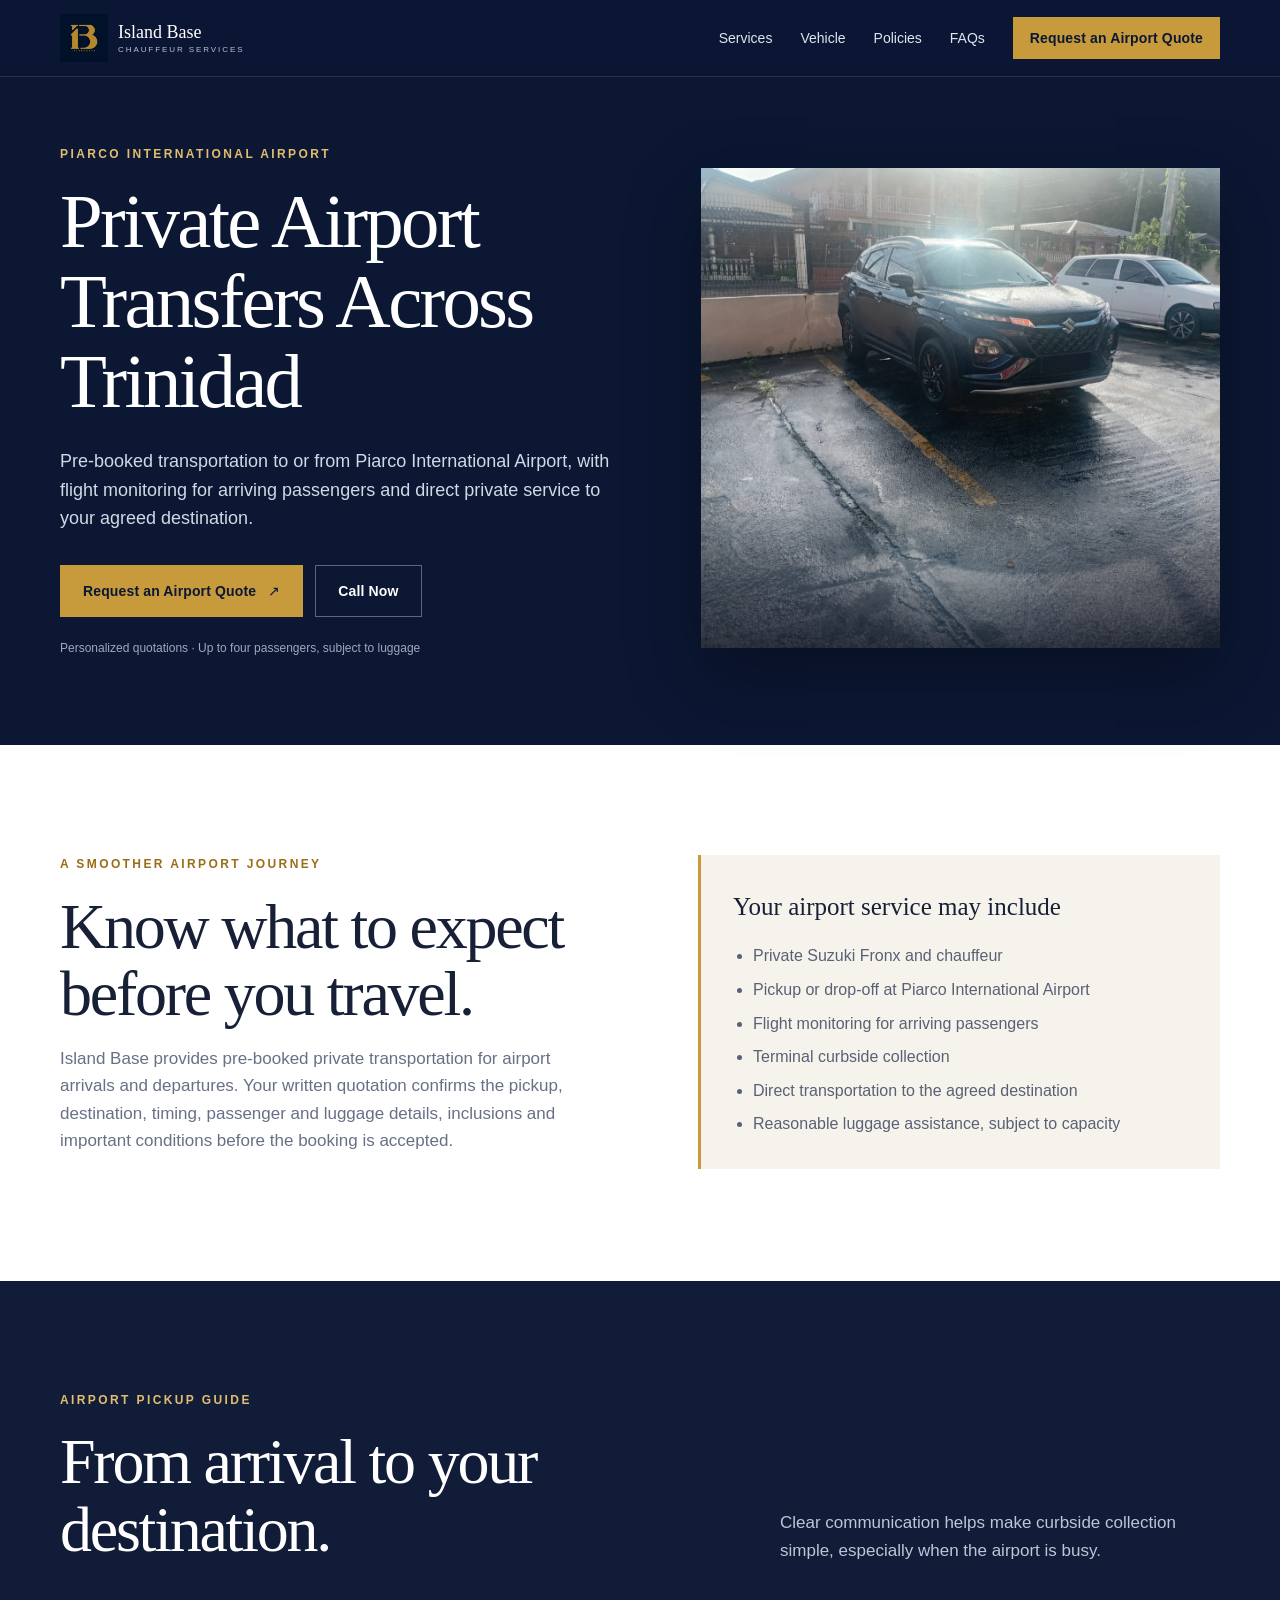
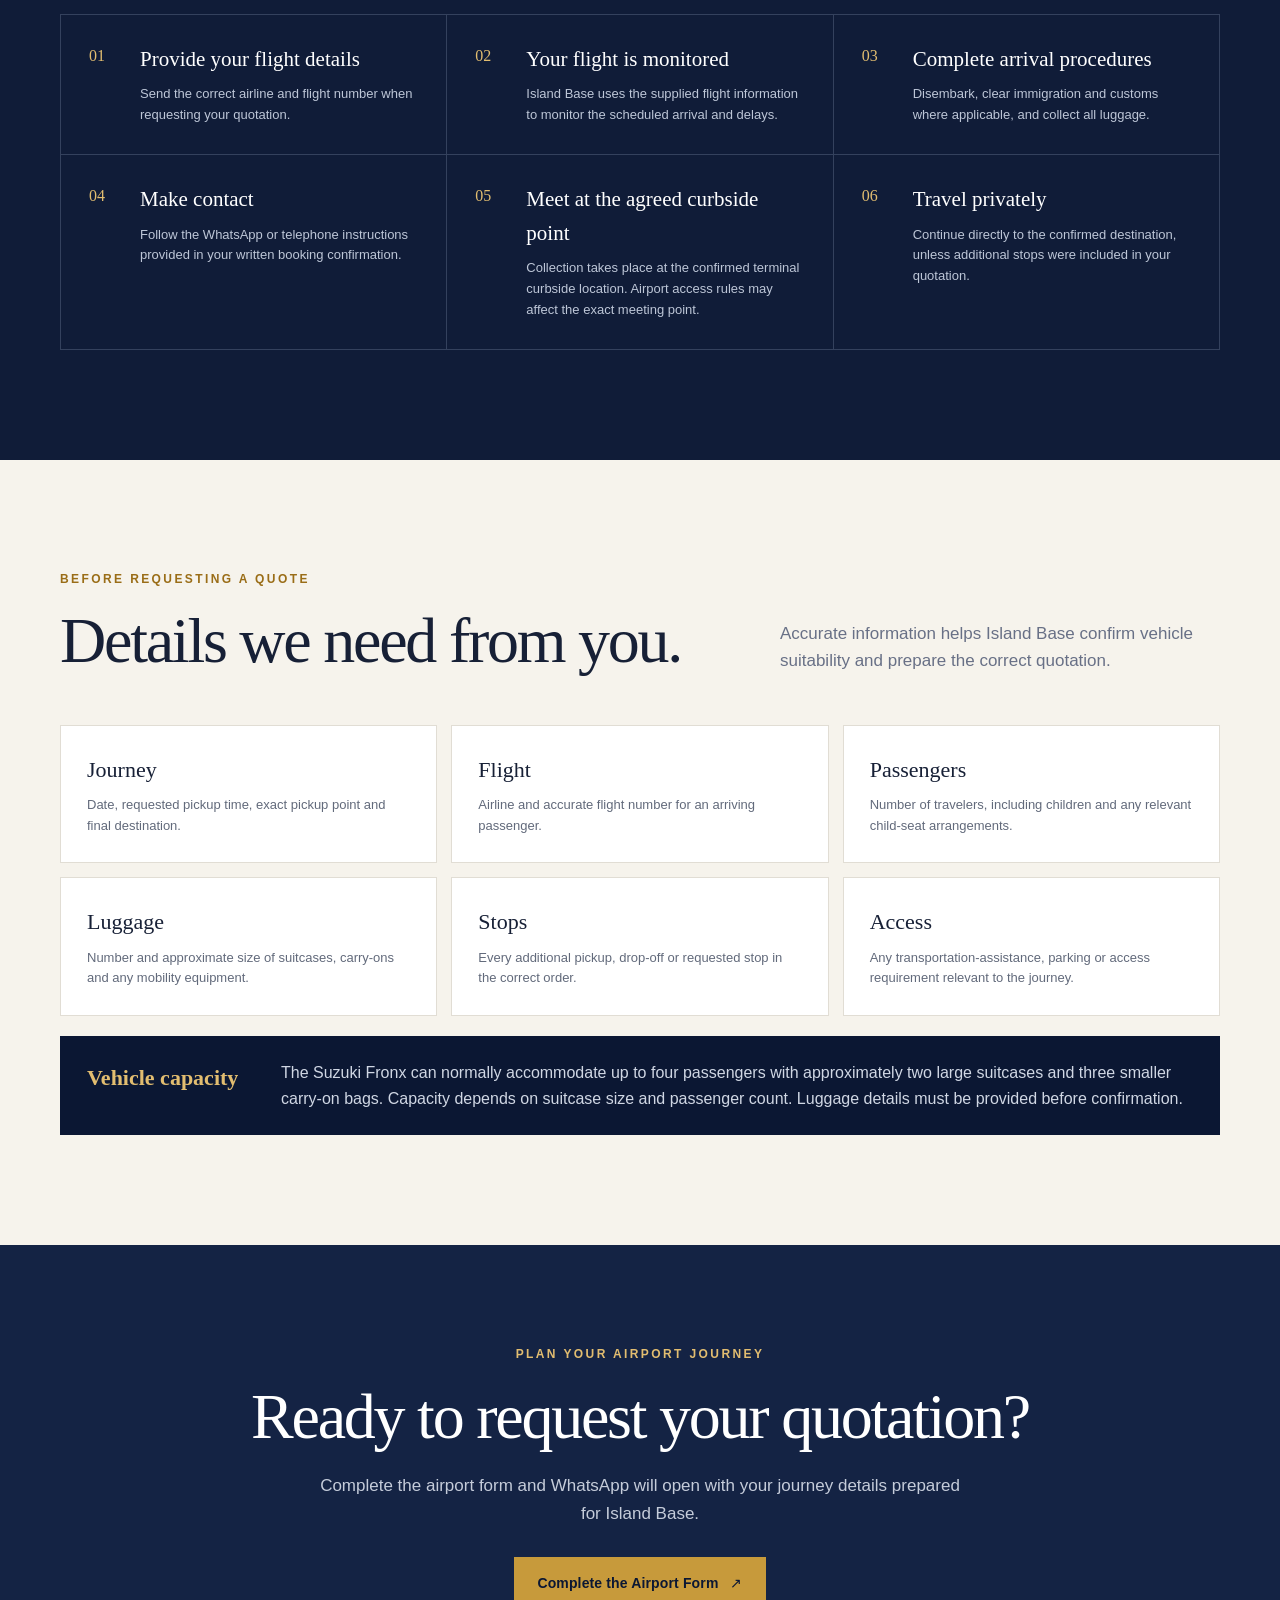
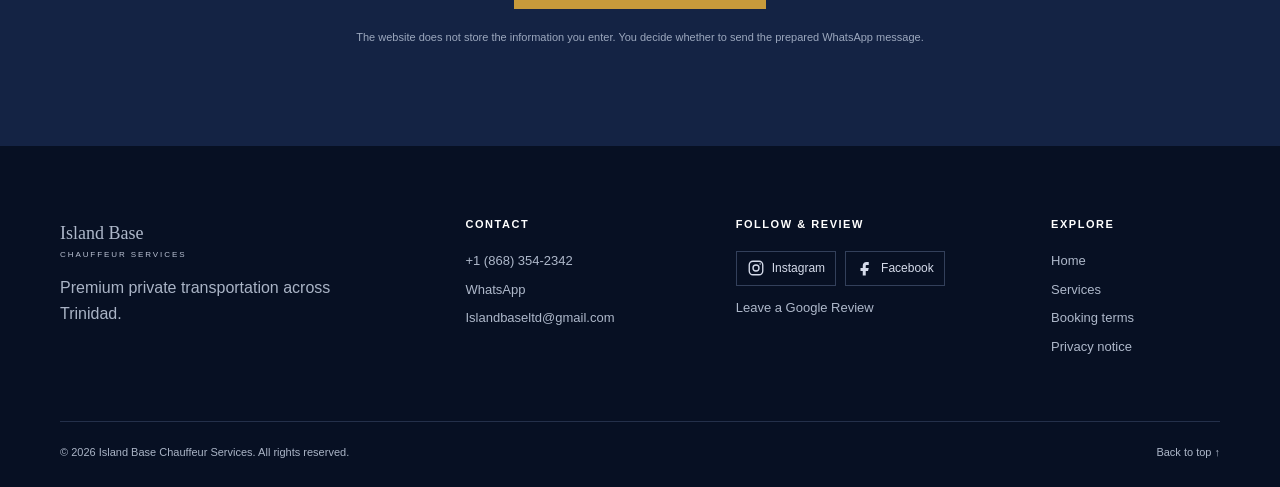
==== airport-transfers.html @ ab305a04 "Add airport guide reviews social icons and privacy features" ====
<!doctype html>
<html lang="en">
<head>
  <meta charset="utf-8">
  <meta name="viewport" content="width=device-width, initial-scale=1">
  <meta name="theme-color" content="#0B1733">
  <meta name="robots" content="index,follow,max-image-preview:large">
  <meta name="description" content="Pre-booked private airport transfers to and from Piarco International Airport with flight monitoring, curbside collection and personalized quotations.">
  <title>Airport Transfers in Trinidad | Island Base Chauffeur Services</title>
  <link rel="canonical" href="https://islandbaseltd.github.io/island-base-website/airport-transfers.html">
  <meta property="og:locale" content="en_TT">
  <meta property="og:type" content="website">
  <meta property="og:site_name" content="Island Base Chauffeur Services">
  <meta property="og:title" content="Private Airport Transfers in Trinidad">
  <meta property="og:description" content="Pre-booked transportation to and from Piarco International Airport with flight monitoring and private service to your confirmed destination.">
  <meta property="og:url" content="https://islandbaseltd.github.io/island-base-website/airport-transfers.html">
  <meta property="og:image" content="https://islandbaseltd.github.io/island-base-website/assets/social-preview.jpg">
  <meta property="og:image:width" content="1200">
  <meta property="og:image:height" content="630">
  <meta property="og:image:alt" content="Island Base Chauffeur Services and its navy-blue Suzuki Fronx in Trinidad">
  <meta name="twitter:card" content="summary_large_image">
  <link rel="icon" href="assets/favicon-32.png" sizes="32x32" type="image/png">
  <link rel="apple-touch-icon" href="assets/apple-touch-icon.png" sizes="180x180">
  <link rel="stylesheet" href="styles.css">
  <script type="application/ld+json">
  {
    "@context": "https://schema.org",
    "@type": "Service",
    "name": "Private Airport Transfers",
    "provider": {
      "@type": "LocalBusiness",
      "name": "Island Base Chauffeur Services",
      "telephone": "+1-868-354-2342",
      "url": "https://islandbaseltd.github.io/island-base-website/"
    },
    "areaServed": {"@type": "Place", "name": "Trinidad"},
    "serviceType": "Pre-booked private transportation to and from Piarco International Airport"
  }
  </script>
  <script defer src="site-config.js"></script>
  <script defer src="script.js"></script>
</head>
<body class="service-page">
  <a class="skip-link" href="#main">Skip to content</a>
  <header class="site-header">
    <div class="shell nav-wrap">
      <a class="brand" href="index.html" aria-label="Island Base Chauffeur Services home"><img class="brand-logo" src="assets/island-base-logo.png" alt="" width="48" height="48"><span class="brand-name">Island Base <small>Chauffeur Services</small></span></a>
      <button class="menu-toggle" type="button" aria-expanded="false" aria-controls="primary-nav"><span class="sr-only">Open menu</span><span></span><span></span><span></span></button>
      <nav class="primary-nav" id="primary-nav" aria-label="Primary navigation"><a href="index.html#services">Services</a><a href="index.html#vehicle">Vehicle</a><a href="index.html#policies">Policies</a><a href="index.html#faq">FAQs</a><a class="button button-small button-gold" href="index.html?service=Airport%20Transfer#booking">Request an Airport Quote</a></nav>
    </div>
  </header>

  <main id="main">
    <section class="airport-hero" aria-labelledby="airport-title">
      <div class="shell airport-hero-grid">
        <div><p class="eyebrow">Piarco International Airport</p><h1 id="airport-title">Private Airport Transfers Across Trinidad</h1><p>Pre-booked transportation to or from Piarco International Airport, with flight monitoring for arriving passengers and direct private service to your agreed destination.</p><div class="button-row"><a class="button button-gold" href="index.html?service=Airport%20Transfer#booking">Request an Airport Quote <span>↗</span></a><a class="button button-outline" data-phone-link href="tel:+18683542342">Call Now</a></div><p class="airport-small">Personalized quotations · Up to four passengers, subject to luggage</p></div>
        <figure class="airport-photo real-photo"><img src="assets/vehicle/exterior-front-plate-hidden.jpg" alt="Navy-blue Island Base Suzuki Fronx prepared for an airport transfer in Trinidad with its registration plate concealed" width="1200" height="900"></figure>
      </div>
    </section>

    <section class="section airport-overview">
      <div class="shell airport-two-column">
        <div><p class="eyebrow eyebrow-dark">A smoother airport journey</p><h2>Know what to expect before you travel.</h2><p>Island Base provides pre-booked private transportation for airport arrivals and departures. Your written quotation confirms the pickup, destination, timing, passenger and luggage details, inclusions and important conditions before the booking is accepted.</p></div>
        <div class="airport-includes"><h3>Your airport service may include</h3><ul><li>Private Suzuki Fronx and chauffeur</li><li>Pickup or drop-off at Piarco International Airport</li><li>Flight monitoring for arriving passengers</li><li>Terminal curbside collection</li><li>Direct transportation to the agreed destination</li><li>Reasonable luggage assistance, subject to capacity</li></ul></div>
      </div>
    </section>

    <section class="section airport-guide" aria-labelledby="pickup-guide-title">
      <div class="shell"><div class="section-heading"><div><p class="eyebrow">Airport pickup guide</p><h2 id="pickup-guide-title">From arrival to your destination.</h2></div><p>Clear communication helps make curbside collection simple, especially when the airport is busy.</p></div>
        <ol class="airport-steps">
          <li><span>01</span><div><h3>Provide your flight details</h3><p>Send the correct airline and flight number when requesting your quotation.</p></div></li>
          <li><span>02</span><div><h3>Your flight is monitored</h3><p>Island Base uses the supplied flight information to monitor the scheduled arrival and delays.</p></div></li>
          <li><span>03</span><div><h3>Complete arrival procedures</h3><p>Disembark, clear immigration and customs where applicable, and collect all luggage.</p></div></li>
          <li><span>04</span><div><h3>Make contact</h3><p>Follow the WhatsApp or telephone instructions provided in your written booking confirmation.</p></div></li>
          <li><span>05</span><div><h3>Meet at the agreed curbside point</h3><p>Collection takes place at the confirmed terminal curbside location. Airport access rules may affect the exact meeting point.</p></div></li>
          <li><span>06</span><div><h3>Travel privately</h3><p>Continue directly to the confirmed destination, unless additional stops were included in your quotation.</p></div></li>
        </ol>
      </div>
    </section>

    <section class="section airport-details">
      <div class="shell"><div class="section-heading"><div><p class="eyebrow eyebrow-dark">Before requesting a quote</p><h2>Details we need from you.</h2></div><p>Accurate information helps Island Base confirm vehicle suitability and prepare the correct quotation.</p></div>
        <div class="airport-detail-grid">
          <article><h3>Journey</h3><p>Date, requested pickup time, exact pickup point and final destination.</p></article>
          <article><h3>Flight</h3><p>Airline and accurate flight number for an arriving passenger.</p></article>
          <article><h3>Passengers</h3><p>Number of travelers, including children and any relevant child-seat arrangements.</p></article>
          <article><h3>Luggage</h3><p>Number and approximate size of suitcases, carry-ons and any mobility equipment.</p></article>
          <article><h3>Stops</h3><p>Every additional pickup, drop-off or requested stop in the correct order.</p></article>
          <article><h3>Access</h3><p>Any transportation-assistance, parking or access requirement relevant to the journey.</p></article>
        </div>
        <aside class="airport-capacity"><strong>Vehicle capacity</strong><p>The Suzuki Fronx can normally accommodate up to four passengers with approximately two large suitcases and three smaller carry-on bags. Capacity depends on suitcase size and passenger count. Luggage details must be provided before confirmation.</p></aside>
      </div>
    </section>

    <section class="airport-cta"><div class="shell"><p class="eyebrow">Plan your airport journey</p><h2>Ready to request your quotation?</h2><p>Complete the airport form and WhatsApp will open with your journey details prepared for Island Base.</p><a class="button button-gold" href="index.html?service=Airport%20Transfer#booking">Complete the Airport Form <span>↗</span></a><p class="airport-privacy">The website does not store the information you enter. You decide whether to send the prepared WhatsApp message.</p></div></section>
  </main>

  <footer class="site-footer">
    <div class="shell footer-grid">
      <div><a class="brand footer-brand" href="index.html"><span class="brand-name">Island Base <small>Chauffeur Services</small></span></a><p>Premium private transportation across Trinidad.</p></div>
      <div><h2>Contact</h2><a data-phone-link href="tel:+18683542342">+1 (868) 354-2342</a><a class="js-whatsapp" href="#" data-service="an airport transfer">WhatsApp</a><a data-email-link href="mailto:Islandbaseltd@gmail.com">Islandbaseltd@gmail.com</a></div>
      <div><h2>Follow &amp; review</h2><div class="social-links"><a data-social="instagram" href="https://www.instagram.com/islandbasechauffeur" target="_blank" rel="noopener" aria-label="Follow Island Base on Instagram"><svg viewBox="0 0 24 24" aria-hidden="true"><rect x="3" y="3" width="18" height="18" rx="5"></rect><circle cx="12" cy="12" r="4"></circle><circle cx="17.5" cy="6.5" r="1" class="social-dot"></circle></svg><span>Instagram</span></a><a data-social="facebook" href="https://www.facebook.com/islandbasechauffeur" target="_blank" rel="noopener" aria-label="Follow Island Base on Facebook"><svg viewBox="0 0 24 24" aria-hidden="true"><path d="M14 8h3V4h-3c-3 0-5 2-5 5v3H6v4h3v6h4v-6h3l1-4h-4V9c0-.7.3-1 1-1Z"></path></svg><span>Facebook</span></a></div><a data-social="google" href="https://maps.app.goo.gl/twVcr6Mb7LmG5ioC8" target="_blank" rel="noopener">Leave a Google Review</a></div>
      <div><h2>Explore</h2><a href="index.html">Home</a><a href="index.html#services">Services</a><a href="index.html#policies">Booking terms</a><a href="index.html#privacy">Privacy notice</a></div>
    </div>
    <div class="shell footer-bottom"><span>© <span id="year"></span> Island Base Chauffeur Services. All rights reserved.</span><a href="#main">Back to top ↑</a></div>
  </footer>
</body>
</html>
---- styles.css ----
:root{--navy:#0b1733;--navy-2:#101f42;--gold:#c79a3b;--gold-light:#e2bd70;--ink:#172036;--cream:#f6f3ec;--white:#fff;--muted:#687086;--line:#dcd8cf;--green:#25d366;--radius:18px;--shadow:0 18px 60px rgba(11,23,51,.12);--shell:min(1160px,calc(100% - 40px));font-family:Inter,Aptos,"Segoe UI",Arial,sans-serif;color:var(--ink);font-synthesis:none}
*{box-sizing:border-box}html{scroll-behavior:smooth;scroll-padding-top:86px}body{margin:0;background:var(--white);line-height:1.6;-webkit-font-smoothing:antialiased}body.menu-open{overflow:hidden}a{color:inherit}img{max-width:100%;display:block}button,input,select,textarea{font:inherit}.shell{width:var(--shell);margin-inline:auto}.sr-only{position:absolute;width:1px;height:1px;padding:0;margin:-1px;overflow:hidden;clip:rect(0,0,0,0);white-space:nowrap;border:0}.skip-link{position:fixed;top:8px;left:8px;z-index:1000;background:var(--gold);color:var(--navy);padding:10px 16px;transform:translateY(-150%)}.skip-link:focus{transform:none}
[hidden]{display:none!important}a:focus-visible,button:focus-visible,input:focus-visible,select:focus-visible,textarea:focus-visible,summary:focus-visible{outline:3px solid var(--gold-light);outline-offset:4px}.skip-link:focus{transform:none}.menu-toggle:focus-visible{outline-color:var(--gold-light)}
.site-header{position:fixed;inset:0 0 auto;z-index:100;background:rgba(11,23,51,.94);border-bottom:1px solid rgba(255,255,255,.12);backdrop-filter:blur(14px)}.nav-wrap{height:76px;display:flex;align-items:center;justify-content:space-between}.brand{display:inline-flex;align-items:center;gap:10px;color:#fff;text-decoration:none}.brand-logo{display:block;width:48px;height:48px;object-fit:contain;flex:0 0 auto}.brand-name{font-family:Georgia,"Times New Roman",serif;font-size:18px;line-height:1}.brand-name small{display:block;margin-top:5px;font-family:Inter,Aptos,"Segoe UI",sans-serif;font-size:8px;text-transform:uppercase;letter-spacing:.24em;color:#bac2d4}.primary-nav{display:flex;align-items:center;gap:28px}.primary-nav>a:not(.button){color:#dfe4ef;text-decoration:none;font-size:14px}.primary-nav>a:hover{color:var(--gold-light)}.menu-toggle{display:none;background:transparent;border:0;width:44px;height:44px;padding:11px;cursor:pointer}.menu-toggle span:not(.sr-only){display:block;height:2px;background:#fff;margin:5px 0}
.hero{position:relative;overflow:hidden;background:var(--navy);color:#fff;padding:145px 0 76px;min-height:720px;display:flex;align-items:center}.hero:before{content:"";position:absolute;inset:0;background-image:linear-gradient(rgba(255,255,255,.024) 1px,transparent 1px),linear-gradient(90deg,rgba(255,255,255,.024) 1px,transparent 1px);background-size:54px 54px;mask-image:linear-gradient(to bottom,black,transparent 85%)}.hero-glow{position:absolute;width:480px;height:480px;border-radius:50%;right:-100px;top:20px;background:rgba(199,154,59,.12);filter:blur(80px)}.hero-grid{position:relative;display:grid;grid-template-columns:1.02fr .98fr;align-items:center;gap:64px}.eyebrow{margin:0 0 18px;color:var(--gold-light);font-size:12px;font-weight:700;text-transform:uppercase;letter-spacing:.2em}.eyebrow-dark{color:#9a6d17}.hero h1,.section h2,.final-cta h2{font-family:Georgia,"Times New Roman",serif;font-weight:400;letter-spacing:-.035em;line-height:1.05}.hero h1{max-width:700px;margin:0;font-size:clamp(3rem,6.2vw,5.65rem)}.hero h1 em{display:block;color:var(--gold-light);font-weight:400}.hero-lede{max-width:630px;margin:28px 0 34px;color:#d7ddea;font-size:18px}.button-row{display:flex;flex-wrap:wrap;gap:12px}.button{display:inline-flex;min-height:52px;align-items:center;justify-content:center;gap:12px;padding:13px 22px;border:1px solid transparent;text-decoration:none;font-size:14px;font-weight:700;letter-spacing:.01em;cursor:pointer;transition:.2s ease}.button:hover{transform:translateY(-2px)}.button-gold{background:var(--gold);color:var(--navy)}.button-gold:hover{background:var(--gold-light)}.button-outline{border-color:rgba(255,255,255,.34);color:#fff;background:transparent}.button-outline:hover{border-color:var(--gold-light);color:var(--gold-light)}.button-small{min-height:42px;padding:9px 16px}.button-full{width:100%;border:0}.hero-note{margin:25px 0 0;color:#aeb8cc;font-size:13px}.hero-note span{color:var(--green);font-size:9px;margin-right:7px}.placeholder-photo{position:relative;overflow:hidden;background:linear-gradient(135deg,#17284f,#081126);border:1px solid rgba(255,255,255,.12);isolation:isolate}.placeholder-photo:before,.placeholder-photo:after{content:"";position:absolute;z-index:-1}.placeholder-photo:before{width:280px;height:280px;border:1px solid rgba(199,154,59,.3);border-radius:50%;right:-60px;bottom:-80px}.placeholder-photo:after{inset:auto 0 18% 0;height:1px;background:linear-gradient(90deg,transparent,var(--gold),transparent);transform:rotate(-12deg)}.hero-photo{height:520px;margin:0;box-shadow:0 30px 80px rgba(0,0,0,.3)}.photo-label{position:absolute;left:28px;right:28px;bottom:38px;display:flex;flex-direction:column;align-items:flex-start;color:#fff}.photo-label span{margin-bottom:8px;color:var(--gold-light);text-transform:uppercase;font-size:10px;letter-spacing:.18em}.photo-label strong{font-family:Georgia,serif;font-size:22px;font-weight:400}.photo-label small{margin-top:8px;color:#aeb8cc}.hero-photo figcaption{position:absolute;left:16px;top:16px;padding:5px 9px;background:rgba(6,13,30,.76);color:#cbd2e0;font-size:9px;text-transform:uppercase;letter-spacing:.12em}
.trust-strip{background:#f2ede2;border-bottom:1px solid #e3dccd}.trust-list{display:grid;grid-template-columns:repeat(6,1fr)}.trust-list span{position:relative;padding:20px 12px 20px 27px;text-align:center;color:#545b6d;font-size:11px;font-weight:700;text-transform:uppercase;letter-spacing:.08em}.trust-list span:before{content:"✓";color:#9a6d17;margin-right:7px}.trust-list span+span{border-left:1px solid #ddd5c5}
.section{padding:110px 0}.section h2,.final-cta h2{margin:0;font-size:clamp(2.55rem,5vw,4.3rem)}.split-intro{display:grid;grid-template-columns:.9fr 1.1fr;gap:12%;align-items:start}.prose{font-size:19px;color:#4f586c}.prose p:first-child{margin-top:7px}.text-link,.card-link{display:inline-flex;gap:10px;align-items:center;color:#8b6116;text-decoration:none;font-weight:700}.text-link:hover,.card-link:hover{text-decoration:underline;text-underline-offset:5px}
.services{background:var(--cream)}.section-heading{display:grid;grid-template-columns:1fr 440px;align-items:end;gap:40px;margin-bottom:50px}.section-heading>p{margin:0;color:var(--muted);font-size:17px}.service-grid{display:grid;grid-template-columns:repeat(2,1fr);gap:16px}.service-card{position:relative;display:flex;flex-direction:column;min-height:460px;padding:38px;background:#fff;border:1px solid #e1ddd4;transition:.25s ease}.service-card:hover{transform:translateY(-4px);box-shadow:var(--shadow);border-color:#d5c8ae}.featured-card{background:var(--navy);color:#fff;border-color:var(--navy)}.custom-card{background:#efe6d4}.service-number{position:absolute;right:30px;top:25px;color:#b9b2a6;font-family:Georgia,serif;font-size:25px}.featured-card .service-number{color:#617092}.service-kicker{margin:0 0 12px;color:#9a6d17;font-size:10px;text-transform:uppercase;letter-spacing:.17em;font-weight:800}.featured-card .service-kicker{color:var(--gold-light)}.service-card h3{margin:0 0 16px;font-family:Georgia,serif;font-size:31px;font-weight:400}.service-card>p:not(.service-kicker):not(.price){color:#5f6676}.featured-card>p:not(.service-kicker):not(.price){color:#c8cede}.price{margin:22px 0 12px;font-family:Georgia,serif;font-size:26px}.price span{display:block;color:#8b6116;font-family:Inter,Aptos,sans-serif;font-size:9px;font-weight:800;text-transform:uppercase;letter-spacing:.15em}.featured-card .price span{color:var(--gold-light)}.price small{font-family:Inter,Aptos,sans-serif;font-size:12px;color:#737a8b}.featured-card .price small{color:#aeb8cc}.service-card details{margin:0 0 20px;border-top:1px solid #e0ddd6;border-bottom:1px solid #e0ddd6;padding:10px 0;font-size:13px;color:#5e6678}.featured-card details{border-color:#32405f;color:#c7cddd}.service-card summary{cursor:pointer;font-weight:700;color:inherit}.service-card details ul{padding-left:19px}.detail-note{font-size:12px;font-style:italic}.card-link{margin-top:auto}.featured-card .card-link{color:var(--gold-light)}.pricing-note{display:grid;grid-template-columns:180px 1fr;gap:28px;margin-top:28px;padding:26px 30px;border-left:3px solid var(--gold);background:#fff;color:#5b6272}.pricing-note strong{font-family:Georgia,serif;font-size:23px;color:var(--ink)}.pricing-note p{margin:0}
.vehicle{background:var(--navy);color:#fff}.vehicle-copy{display:grid;grid-template-columns:1fr 1fr;gap:9%;align-items:end;margin-bottom:38px}.vehicle-copy p{color:#cbd2df;font-size:17px}.capacity-note{padding-left:14px;border-left:2px solid var(--gold);font-size:13px!important}.vehicle-features{display:flex;gap:8px;flex-wrap:wrap;margin-bottom:30px}.vehicle-features span{padding:9px 13px;border:1px solid #34415d;color:#d2d8e4;font-size:11px;text-transform:uppercase;letter-spacing:.08em}.gallery{display:grid;grid-template-columns:repeat(3,1fr);gap:12px}.gallery figure{margin:0}.gallery-main{grid-column:1/-1;height:clamp(380px,45vw,560px)}.gallery-main img{object-position:center}.gallery-detail{height:auto;aspect-ratio:4/3}.gallery-luggage{background:#111e38}.gallery-luggage img{object-fit:cover;object-position:center 46%}.gallery .photo-label{left:20px;right:20px;bottom:20px}.gallery .photo-label strong{font-size:17px}.journey-media{display:grid;grid-template-columns:minmax(280px,420px) 1fr;align-items:center;gap:clamp(38px,8vw,100px);margin-top:70px;padding:clamp(24px,5vw,55px);border:1px solid #34415d;background:#0b1730}.journey-video-frame{position:relative;width:min(100%,360px);margin:0 auto;background:#030914;box-shadow:0 25px 60px rgba(0,0,0,.3)}.journey-video-frame video{display:block;width:100%;height:auto;aspect-ratio:9/16;object-fit:cover}.journey-video-frame figcaption{padding:12px 15px;color:#aeb8cc;font-size:10px;text-transform:uppercase;letter-spacing:.1em}.journey-copy h3{max-width:620px;margin:0 0 20px;font-family:Georgia,"Times New Roman",serif;font-size:clamp(2.1rem,4vw,3.7rem);font-weight:400;line-height:1.08}.journey-copy>p:not(.eyebrow){max-width:610px;color:#cbd2df;font-size:17px}.journey-copy .journey-note{margin:24px 0;color:#9eabc1!important;font-size:12px!important}.journey-copy .button{margin-top:8px}
.why-grid,.faq-grid{display:grid;grid-template-columns:.75fr 1.25fr;gap:12%}.sticky-title{align-self:start;position:sticky;top:125px}.sticky-title>p:not(.eyebrow){color:var(--muted);font-size:17px}.benefit-list{list-style:none;padding:0;margin:0}.benefit-list li{display:grid;grid-template-columns:56px 1fr;gap:20px;padding:27px 0;border-top:1px solid var(--line)}.benefit-list li:last-child{border-bottom:1px solid var(--line)}.benefit-list li>span{color:#a27727;font-family:Georgia,serif}.benefit-list h3{margin:0 0 5px;font-family:Georgia,serif;font-size:25px;font-weight:400}.benefit-list p{margin:0;color:var(--muted)}
.reviews{background:#101c38;color:#fff;text-align:center}.review-panel{max-width:850px}.review-panel blockquote{margin:0 auto 24px;font-family:Georgia,serif;font-size:clamp(2.3rem,5.5vw,4.7rem);font-weight:400;line-height:1.1}.review-panel>p:not(.eyebrow){max-width:660px;margin:0 auto 30px;color:#bac3d4}.centered{justify-content:center}.testimonial-placeholder{margin:55px auto 0;padding:22px;border:1px dashed #52607d;color:#c6cddd}.testimonial-placeholder span,.testimonial-placeholder small{display:block}.testimonial-placeholder small{margin-top:4px;color:#7f8ba4;font-size:11px}
.faq{background:var(--cream)}.accordion details{border-top:1px solid #d5d0c5;padding:0}.accordion details:last-child{border-bottom:1px solid #d5d0c5}.accordion summary{position:relative;padding:23px 44px 23px 0;list-style:none;cursor:pointer;font-family:Georgia,serif;font-size:21px}.accordion summary::-webkit-details-marker{display:none}.accordion summary:after{content:"+";position:absolute;right:5px;top:18px;color:#9a6d17;font-family:Inter,sans-serif;font-size:27px;font-weight:300}.accordion details[open] summary:after{content:"−"}.accordion details p{margin:-5px 45px 24px 0;color:#626a7b}
.booking{background:var(--navy);color:#fff}.booking-grid{display:grid;grid-template-columns:.72fr 1.28fr;gap:9%;align-items:start}.booking-grid>div>p:not(.eyebrow){color:#c4ccdc;font-size:17px}.contact-card{display:flex;flex-direction:column;margin-top:40px;padding:25px;border:1px solid #35425e}.contact-card span,.contact-card small{color:#9da8bd;font-size:11px;text-transform:uppercase;letter-spacing:.1em}.contact-card a{color:var(--gold-light);font-family:Georgia,serif;font-size:25px;text-decoration:none}.booking-form{padding:32px;background:#fff;color:var(--ink);box-shadow:0 25px 70px rgba(0,0,0,.2)}.field-grid{display:grid;grid-template-columns:1fr 1fr;gap:18px}.field-wide{grid-column:1/-1}.booking-form label{display:flex;flex-direction:column;gap:6px;color:#3e4659;font-size:12px;font-weight:800}.booking-form input,.booking-form select,.booking-form textarea{width:100%;border:1px solid #d8d5ce;border-radius:0;background:#fbfaf7;padding:11px 12px;color:#1e273a}.booking-form input:focus,.booking-form select:focus,.booking-form textarea:focus{outline:2px solid rgba(199,154,59,.4);border-color:#a57620}.booking-form textarea{resize:vertical}.booking-form .button{margin-top:22px}.form-note{text-align:center;color:#707789;font-size:11px}
.policies{background:#fff}.policy-grid{list-style:none;padding:0;margin:0;display:grid;grid-template-columns:1fr 1fr;border-top:1px solid var(--line);border-left:1px solid var(--line);counter-reset:policies}.policy-grid li{position:relative;min-height:115px;padding:28px 30px 25px 65px;border-right:1px solid var(--line);border-bottom:1px solid var(--line);counter-increment:policies}.policy-grid li:before{content:counter(policies,decimal-leading-zero);position:absolute;left:25px;top:27px;color:#a57724;font-family:Georgia,serif}.final-cta{padding:110px 0;background:#142344;color:#fff;text-align:center}.final-cta-inner>p:not(.eyebrow){max-width:650px;margin:22px auto 30px;color:#c4cbd9;font-size:18px}
.policy-cards{display:grid;grid-template-columns:repeat(2,1fr);gap:16px}.policy-card{padding:30px;border:1px solid var(--line);background:#fbfaf7}.policy-card h3{margin:0 0 16px;color:var(--navy);font-family:Georgia,"Times New Roman",serif;font-size:25px;font-weight:400}.policy-card p,.policy-card li{color:#596174;font-size:14px}.policy-card p:last-child,.policy-card ul:last-child{margin-bottom:0}.policy-card ul{padding-left:20px}.policy-summary{display:grid;grid-template-columns:150px 1fr;gap:25px;margin-top:18px;padding:25px 28px;border-left:3px solid var(--gold);background:var(--navy);color:#d1d7e3}.policy-summary strong{color:var(--gold-light);font-family:Georgia,serif;font-size:22px}.policy-summary p{margin:0}.noscript-note{margin:24px auto 0;color:#cbd2df}
.site-footer{background:#071023;color:#aab4c6;padding:70px 0 25px}.footer-grid{display:grid;grid-template-columns:1.6fr 1fr 1.2fr .75fr;gap:45px}.footer-brand{margin-bottom:18px}.footer-grid p{max-width:290px}.footer-grid h2{margin:0 0 17px;color:#fff;font-size:11px;text-transform:uppercase;letter-spacing:.14em}.footer-grid>div>a,.footer-grid>div>span{display:block;margin:8px 0;color:#aeb8ca;text-decoration:none;font-size:13px}.footer-grid>div>a:hover{color:var(--gold-light)}.footer-bottom{display:flex;justify-content:space-between;gap:20px;margin-top:55px;padding-top:22px;border-top:1px solid #24304a;font-size:11px}.footer-bottom a{color:#aeb8ca;text-decoration:none}.mobile-whatsapp{display:none}
@media(max-width:960px){:root{--shell:min(100% - 32px,720px)}.primary-nav{position:fixed;inset:76px 0 auto;background:var(--navy);padding:25px 22px 35px;display:none;flex-direction:column;align-items:stretch;border-top:1px solid #283553;max-height:calc(100dvh - 76px);overflow-y:auto}.primary-nav.open{display:flex}.primary-nav .button{width:100%}.menu-toggle{display:block}.hero{padding:125px 0 60px}.hero-grid,.split-intro,.vehicle-copy,.why-grid,.faq-grid,.booking-grid{grid-template-columns:1fr;gap:45px}.hero-photo{height:370px}.trust-list{grid-template-columns:repeat(2,1fr)}.trust-list span{border-bottom:1px solid #ddd5c5}.trust-list span:nth-child(odd){border-left:0}.section{padding:82px 0}.section-heading{grid-template-columns:1fr;gap:20px}.section-heading>p{max-width:600px}.service-grid{grid-template-columns:1fr}.service-card{min-height:auto}.gallery{grid-template-columns:1fr 1fr}.gallery-main{grid-column:1/3;height:430px}.gallery-luggage{grid-column:1/3;aspect-ratio:16/9}.journey-media{grid-template-columns:1fr;gap:42px}.journey-copy{text-align:center}.journey-copy h3,.journey-copy>p:not(.eyebrow){margin-left:auto;margin-right:auto}.policy-cards{grid-template-columns:1fr}.policy-summary{grid-template-columns:1fr;gap:6px}.sticky-title{position:static}.footer-grid{grid-template-columns:1.5fr 1fr}.booking-grid{gap:38px}}
@media(max-width:600px){:root{--shell:calc(100% - 28px)}html{scroll-padding-top:70px}.site-header .nav-wrap{height:68px}.brand-logo{width:42px;height:42px}.brand-name{font-size:16px}.primary-nav{inset:68px 0 auto}.hero{min-height:auto;padding:108px 0 48px}.hero h1{font-size:clamp(2.75rem,14vw,4.1rem)}.hero-lede{font-size:16px}.button-row{display:grid;grid-template-columns:1fr}.button{width:100%}.hero-photo{height:310px}.trust-list span{padding:15px 5px;font-size:9px;letter-spacing:.04em}.trust-list span:before{display:block;margin:0 0 4px}.section{padding:68px 0}.section h2,.final-cta h2{font-size:2.65rem}.split-intro{gap:22px}.prose{font-size:16px}.section-heading{margin-bottom:30px}.service-card{padding:29px 24px}.service-card h3{font-size:28px;padding-right:28px}.pricing-note{grid-template-columns:1fr;gap:5px;padding:22px}.vehicle-copy{gap:15px}.gallery{grid-template-columns:1fr;gap:10px}.gallery-main{grid-column:auto;height:300px}.gallery-detail,.gallery-luggage{grid-column:auto;aspect-ratio:4/3}.gallery .photo-label strong{font-size:14px}.journey-media{margin-top:38px;padding:20px 16px 28px}.journey-video-frame{width:min(100%,310px)}.journey-copy h3{font-size:2.3rem}.journey-copy>p:not(.eyebrow){font-size:15px}.vehicle-features span{font-size:9px}.why-grid,.faq-grid{gap:35px}.benefit-list li{grid-template-columns:42px 1fr;gap:10px}.review-panel>blockquote{font-size:2.6rem}.accordion summary{font-size:19px}.booking-form{padding:24px 18px}.field-grid{grid-template-columns:1fr}.field-wide{grid-column:auto}.policy-grid{grid-template-columns:1fr}.final-cta{padding:75px 0 95px}.footer-grid{grid-template-columns:1fr;gap:30px}.footer-bottom{flex-direction:column}.mobile-whatsapp{display:flex;position:fixed;z-index:90;left:12px;right:12px;bottom:10px;min-height:49px;align-items:center;justify-content:center;gap:8px;background:var(--green);color:#072414;text-decoration:none;font-size:14px;font-weight:800;box-shadow:0 8px 25px rgba(0,0,0,.28)}body{padding-bottom:67px}}

.real-photo{position:relative;overflow:hidden;background:#081126}.real-photo img{display:block;width:100%;height:100%;object-fit:cover}.real-photo:after{content:"";position:absolute;inset:auto 0 0;height:30%;background:linear-gradient(transparent,rgba(4,10,24,.74));pointer-events:none}.real-photo figcaption{position:absolute;z-index:1;left:16px;bottom:14px;color:#fff;font-size:10px;text-transform:uppercase;letter-spacing:.1em}.hero-photo.real-photo figcaption{top:16px;bottom:auto;padding:5px 9px;background:rgba(6,13,30,.76);color:#cbd2e0;font-size:9px}.review-panel{max-width:1180px}.testimonial-grid{display:grid;grid-template-columns:repeat(3,1fr);gap:16px;margin-top:48px;text-align:left}.testimonial-card{display:flex;flex-direction:column;margin:0;padding:28px;background:#fff;color:var(--ink);border-top:3px solid var(--gold);box-shadow:0 18px 45px rgba(0,0,0,.16)}.testimonial-card .review-stars{color:#e19a19;letter-spacing:.08em;font-size:16px}.testimonial-card blockquote{margin:18px 0 25px;font-family:Georgia,serif;font-size:17px;line-height:1.6}.testimonial-card footer{margin-top:auto;padding-top:18px;border-top:1px solid var(--line)}.testimonial-card footer strong,.testimonial-card footer span{display:block}.testimonial-card footer span{margin-top:3px;color:var(--muted);font-size:11px;text-transform:uppercase;letter-spacing:.1em}
@media(max-width:960px){.testimonial-grid{grid-template-columns:1fr}}
@media(prefers-reduced-motion:reduce){html{scroll-behavior:auto}.button,.service-card{transition:none}}

.service-card>p:not(.service-kicker){color:#5f6676}.featured-card>p:not(.service-kicker){color:#c8cede}.quote-line{margin:18px 0 20px;padding-left:13px;border-left:2px solid var(--gold);font-weight:700}.quotation-process{margin-top:30px;padding:24px;border-left:2px solid var(--gold);background:#101e3a}.quotation-process h3{margin:0 0 14px;color:var(--gold-light);font-family:Georgia,serif;font-size:23px;font-weight:400}.quotation-process ol{margin:0;padding-left:22px;color:#cbd2df}.quotation-process li+li{margin-top:7px}.quotation-process p{margin:16px 0 0;color:#fff;font-size:13px;font-weight:700}.booking-form label small{color:#737a8b;font-size:10px;font-weight:500}
.service-detail-link{display:inline-flex;align-items:center;gap:8px;margin:-4px 0 14px;color:#8b6116;font-size:12px;font-weight:700;text-decoration:none}.featured-card .service-detail-link{color:var(--gold-light)}.service-detail-link:hover{text-decoration:underline;text-underline-offset:4px}.privacy-notice{margin-top:22px;padding:18px;border-left:3px solid var(--gold);background:#f3efe6}.privacy-notice strong{color:var(--navy);font-family:Georgia,serif;font-size:19px}.privacy-notice p{margin:7px 0 0;color:#626a7b;font-size:11px}.social-links{display:flex;flex-wrap:wrap;gap:9px;margin-bottom:12px}.footer-grid>div>.social-links a{display:inline-flex;align-items:center;gap:7px;margin:0;padding:7px 10px;border:1px solid #33405b;color:#d5dbea;text-decoration:none;font-size:12px}.social-links a:hover{border-color:var(--gold);color:var(--gold-light)}.social-links svg{width:18px;height:18px;fill:none;stroke:currentColor;stroke-width:1.8}.social-links svg path{fill:currentColor;stroke:none}.social-links .social-dot{fill:currentColor;stroke:none}
.airport-hero{padding:145px 0 75px;background:var(--navy);color:#fff}.airport-hero-grid{display:grid;grid-template-columns:1fr .9fr;align-items:center;gap:65px}.airport-hero h1{margin:0;font-family:Georgia,"Times New Roman",serif;font-size:clamp(3rem,6vw,5rem);font-weight:400;letter-spacing:-.035em;line-height:1.04}.airport-hero h1+p{max-width:660px;margin:25px 0 32px;color:#d1d8e6;font-size:18px}.airport-small{margin-top:22px;color:#9ea9bf;font-size:12px}.airport-photo{height:480px;margin:0;box-shadow:0 28px 70px rgba(0,0,0,.32)}.airport-two-column{display:grid;grid-template-columns:1fr 1fr;gap:10%;align-items:start}.airport-overview h2,.airport-guide h2,.airport-details h2,.airport-cta h2{margin:0;font-family:Georgia,"Times New Roman",serif;font-size:clamp(2.5rem,5vw,4rem);font-weight:400;letter-spacing:-.035em;line-height:1.06}.airport-overview h2+p{color:var(--muted);font-size:17px}.airport-includes{padding:32px;background:var(--cream);border-left:3px solid var(--gold)}.airport-includes h3{margin:0 0 16px;font-family:Georgia,serif;font-size:25px;font-weight:400}.airport-includes ul{margin:0;padding-left:20px;color:#596174}.airport-includes li+li{margin-top:8px}.airport-guide{background:#101c38;color:#fff}.airport-guide .section-heading>p{color:#bdc6d7}.airport-steps{display:grid;grid-template-columns:repeat(3,1fr);gap:1px;margin:0;padding:1px;list-style:none;background:#34415d}.airport-steps li{display:grid;grid-template-columns:38px 1fr;gap:13px;padding:28px;background:#101c38}.airport-steps li>span{color:var(--gold-light);font-family:Georgia,serif}.airport-steps h3{margin:0 0 8px;font-family:Georgia,serif;font-size:21px;font-weight:400}.airport-steps p{margin:0;color:#bdc6d7;font-size:13px}.airport-details{background:var(--cream)}.airport-detail-grid{display:grid;grid-template-columns:repeat(3,1fr);gap:14px}.airport-detail-grid article{padding:26px;background:#fff;border:1px solid #e1ddd4}.airport-detail-grid h3{margin:0 0 8px;font-family:Georgia,serif;font-size:22px;font-weight:400}.airport-detail-grid p{margin:0;color:#626a7b;font-size:13px}.airport-capacity{display:grid;grid-template-columns:170px 1fr;gap:24px;margin-top:20px;padding:24px 27px;background:var(--navy);color:#d0d7e4}.airport-capacity strong{color:var(--gold-light);font-family:Georgia,serif;font-size:22px}.airport-capacity p{margin:0}.airport-cta{padding:100px 0;text-align:center;background:#142344;color:#fff}.airport-cta h2{max-width:780px;margin-inline:auto}.airport-cta>div>p:not(.eyebrow):not(.airport-privacy){max-width:660px;margin:22px auto 30px;color:#c5ccda;font-size:17px}.airport-privacy{margin:20px auto 0;color:#9ca8be;font-size:11px}
@media(max-width:960px){.airport-hero-grid,.airport-two-column{grid-template-columns:1fr}.airport-photo{height:390px}.airport-steps,.airport-detail-grid{grid-template-columns:1fr 1fr}}
@media(max-width:600px){.airport-hero{padding:108px 0 55px}.airport-hero h1{font-size:3rem}.airport-photo{height:300px}.airport-steps,.airport-detail-grid{grid-template-columns:1fr}.airport-capacity{grid-template-columns:1fr;gap:6px}.airport-cta{padding:72px 0}.service-page{padding-bottom:0}}
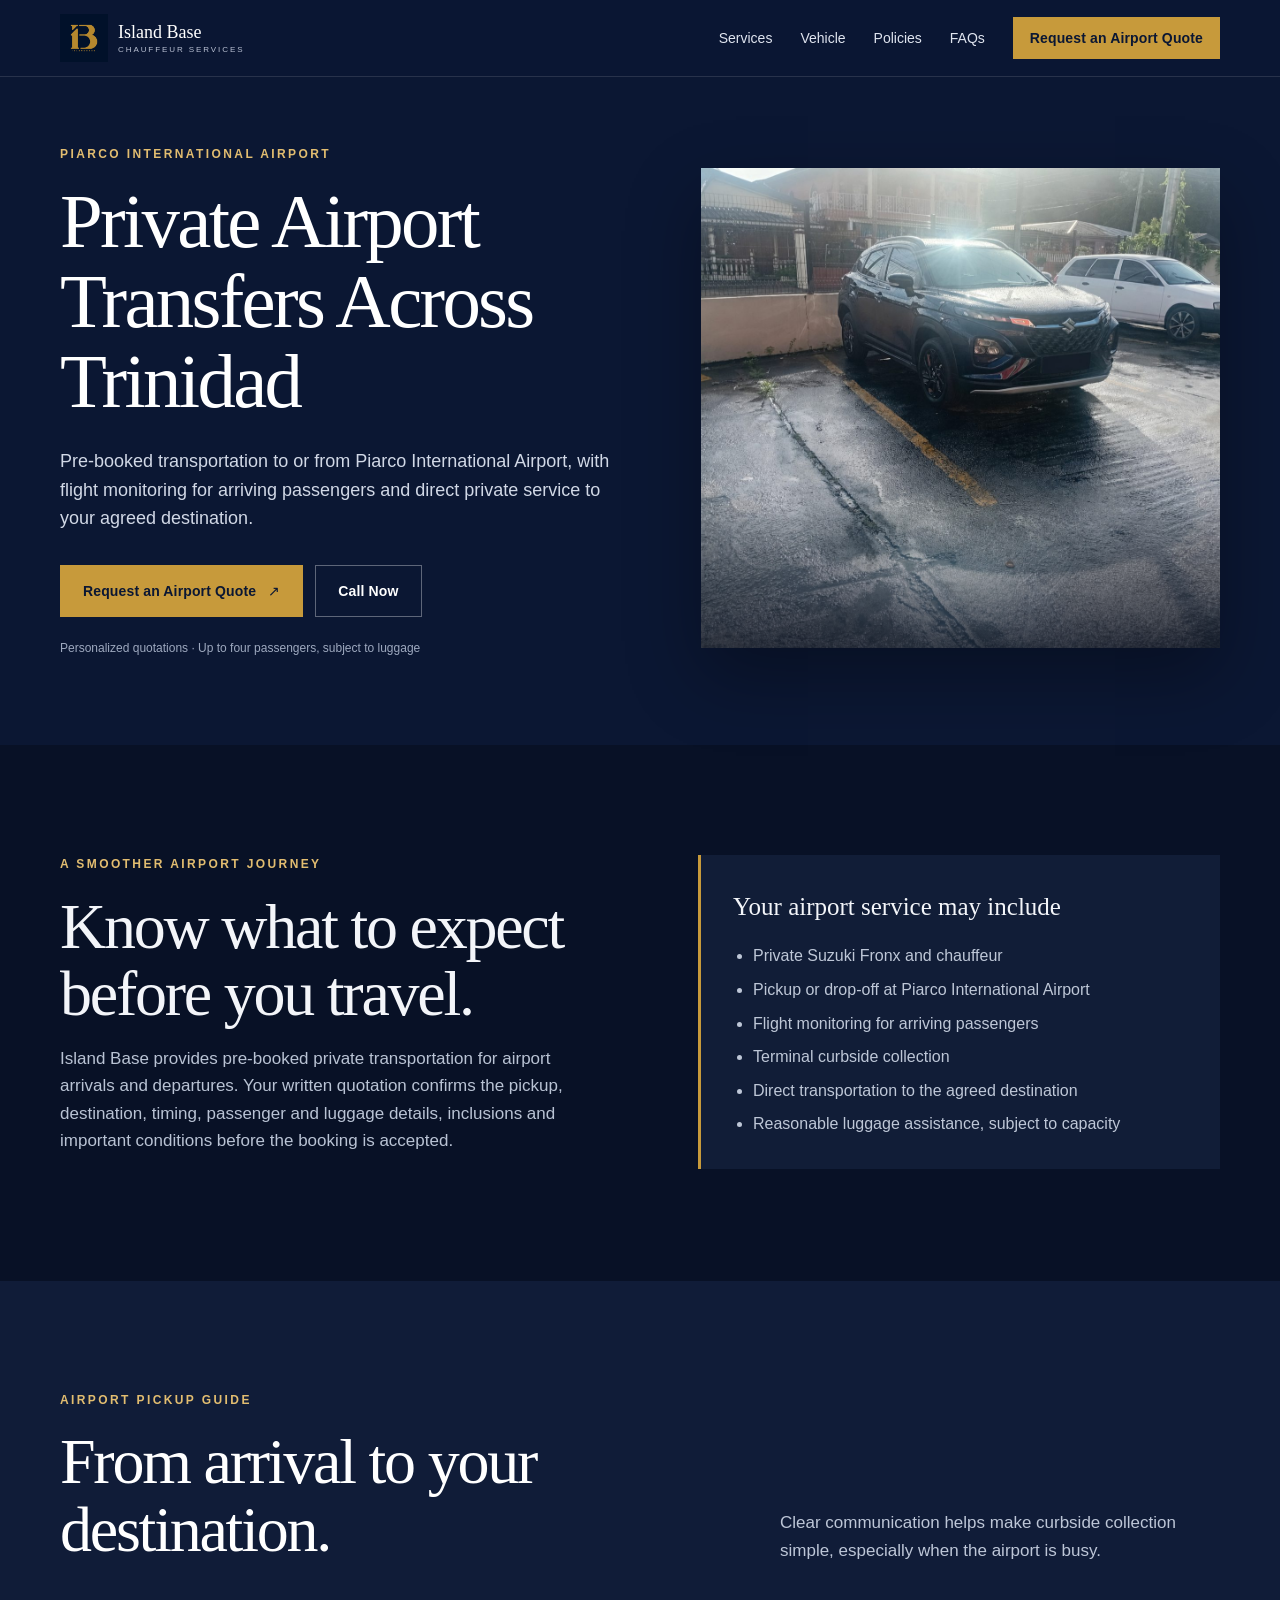
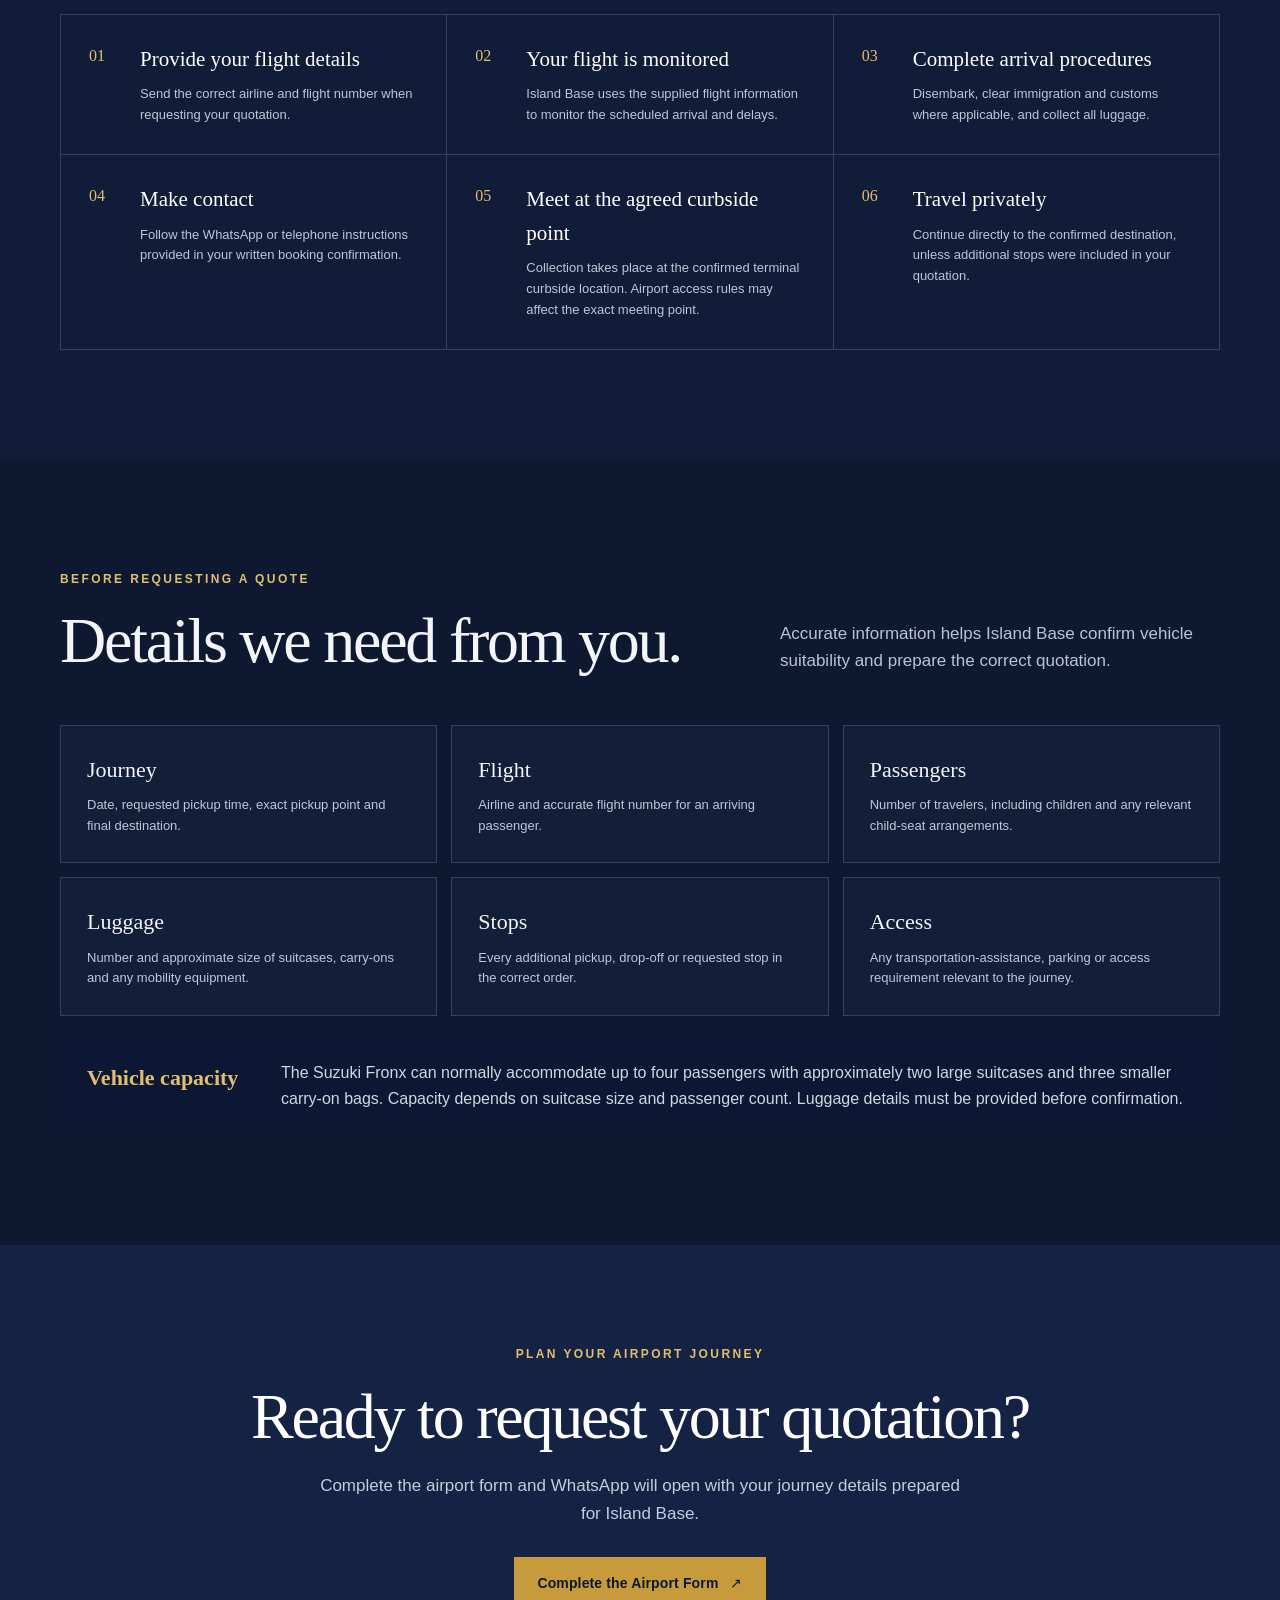
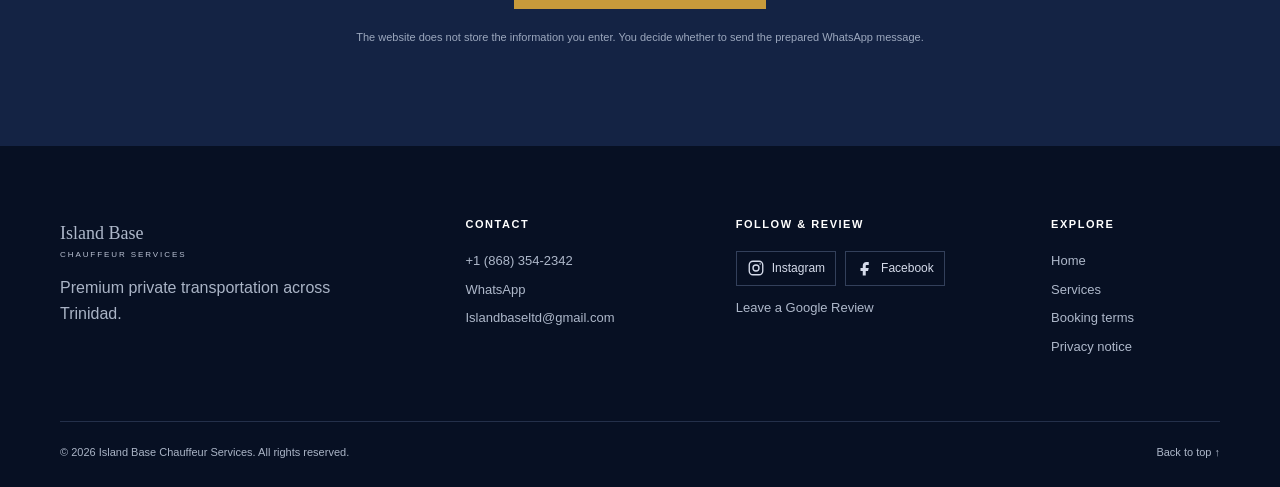
==== commit 2e0a3125: "Refresh dark theme stylesheet on live pages" ====
--- a/airport-transfers.html
+++ b/airport-transfers.html
@@ -21,7 +21,7 @@
   <meta name="twitter:card" content="summary_large_image">
   <link rel="icon" href="assets/favicon-32.png" sizes="32x32" type="image/png">
   <link rel="apple-touch-icon" href="assets/apple-touch-icon.png" sizes="180x180">
-  <link rel="stylesheet" href="styles.css">
+  <link rel="stylesheet" href="styles.css?v=dark-20260812">
   <script type="application/ld+json">
   {
     "@context": "https://schema.org",
--- a/styles.css
+++ b/styles.css
@@ -26,3 +26,18 @@
 .airport-hero{padding:145px 0 75px;background:var(--navy);color:#fff}.airport-hero-grid{display:grid;grid-template-columns:1fr .9fr;align-items:center;gap:65px}.airport-hero h1{margin:0;font-family:Georgia,"Times New Roman",serif;font-size:clamp(3rem,6vw,5rem);font-weight:400;letter-spacing:-.035em;line-height:1.04}.airport-hero h1+p{max-width:660px;margin:25px 0 32px;color:#d1d8e6;font-size:18px}.airport-small{margin-top:22px;color:#9ea9bf;font-size:12px}.airport-photo{height:480px;margin:0;box-shadow:0 28px 70px rgba(0,0,0,.32)}.airport-two-column{display:grid;grid-template-columns:1fr 1fr;gap:10%;align-items:start}.airport-overview h2,.airport-guide h2,.airport-details h2,.airport-cta h2{margin:0;font-family:Georgia,"Times New Roman",serif;font-size:clamp(2.5rem,5vw,4rem);font-weight:400;letter-spacing:-.035em;line-height:1.06}.airport-overview h2+p{color:var(--muted);font-size:17px}.airport-includes{padding:32px;background:var(--cream);border-left:3px solid var(--gold)}.airport-includes h3{margin:0 0 16px;font-family:Georgia,serif;font-size:25px;font-weight:400}.airport-includes ul{margin:0;padding-left:20px;color:#596174}.airport-includes li+li{margin-top:8px}.airport-guide{background:#101c38;color:#fff}.airport-guide .section-heading>p{color:#bdc6d7}.airport-steps{display:grid;grid-template-columns:repeat(3,1fr);gap:1px;margin:0;padding:1px;list-style:none;background:#34415d}.airport-steps li{display:grid;grid-template-columns:38px 1fr;gap:13px;padding:28px;background:#101c38}.airport-steps li>span{color:var(--gold-light);font-family:Georgia,serif}.airport-steps h3{margin:0 0 8px;font-family:Georgia,serif;font-size:21px;font-weight:400}.airport-steps p{margin:0;color:#bdc6d7;font-size:13px}.airport-details{background:var(--cream)}.airport-detail-grid{display:grid;grid-template-columns:repeat(3,1fr);gap:14px}.airport-detail-grid article{padding:26px;background:#fff;border:1px solid #e1ddd4}.airport-detail-grid h3{margin:0 0 8px;font-family:Georgia,serif;font-size:22px;font-weight:400}.airport-detail-grid p{margin:0;color:#626a7b;font-size:13px}.airport-capacity{display:grid;grid-template-columns:170px 1fr;gap:24px;margin-top:20px;padding:24px 27px;background:var(--navy);color:#d0d7e4}.airport-capacity strong{color:var(--gold-light);font-family:Georgia,serif;font-size:22px}.airport-capacity p{margin:0}.airport-cta{padding:100px 0;text-align:center;background:#142344;color:#fff}.airport-cta h2{max-width:780px;margin-inline:auto}.airport-cta>div>p:not(.eyebrow):not(.airport-privacy){max-width:660px;margin:22px auto 30px;color:#c5ccda;font-size:17px}.airport-privacy{margin:20px auto 0;color:#9ca8be;font-size:11px}
 @media(max-width:960px){.airport-hero-grid,.airport-two-column{grid-template-columns:1fr}.airport-photo{height:390px}.airport-steps,.airport-detail-grid{grid-template-columns:1fr 1fr}}
 @media(max-width:600px){.airport-hero{padding:108px 0 55px}.airport-hero h1{font-size:3rem}.airport-photo{height:300px}.airport-steps,.airport-detail-grid{grid-template-columns:1fr}.airport-capacity{grid-template-columns:1fr;gap:6px}.airport-cta{padding:72px 0}.service-page{padding-bottom:0}}
+
+/* Permanent dark theme */
+:root{--ink:#f3f5f9;--cream:#0e1931;--white:#081126;--muted:#aeb8ca;--line:#33405b;--shadow:0 18px 60px rgba(0,0,0,.28);color-scheme:dark}
+body{background:#081126;color:#f3f5f9}
+.trust-strip{background:#111d37;border-color:#2d3953}.trust-list span{color:#c7cfdd}.trust-list span+span,.trust-list span{border-color:#2d3953}
+.services,.faq,.airport-details{background:#0e1931}
+.service-card{background:#131f39;border-color:#34415d}.service-card:hover{border-color:#7d673d}.custom-card{background:#19243d}.service-card>p:not(.service-kicker),.service-card details{color:#c5cddd}.service-card details{border-color:#3a465f}.pricing-note{background:#131f39;color:#c5cddd}.pricing-note strong{color:#fff}
+.split-intro .prose,.section-heading>p,.sticky-title>p:not(.eyebrow),.benefit-list p,.airport-overview h2+p{color:#b9c3d4}
+.benefit-list li,.accordion details{border-color:#35415a}.accordion details p{color:#bac4d4}.accordion summary{color:#f2f4f8}
+.booking-form{background:#111d37;color:#f3f5f9}.booking-form label{color:#d6ddea}.booking-form input,.booking-form select,.booking-form textarea{background:#081126;border-color:#40506d;color:#fff}.booking-form input::placeholder,.booking-form textarea::placeholder{color:#7f8ca4}.booking-form .form-note{color:#a9b4c7}.booking-form label small{color:#9da9bd}.privacy-notice{background:#17233c}.privacy-notice strong{color:var(--gold-light)}.privacy-notice p{color:#bcc6d6}
+.policies{background:#081126}.policy-card{background:#111d37;border-color:#35415a}.policy-card h3{color:#fff}.policy-card p,.policy-card li{color:#bec7d7}
+.airport-overview{background:#081126}.airport-includes{background:#111d37}.airport-includes ul{color:#bec7d7}.airport-detail-grid article{background:#131f39;border-color:#35415a}.airport-detail-grid p{color:#bec7d7}
+.testimonial-card{background:#131f39;color:#f3f5f9}.testimonial-card footer{border-color:#35415a}.testimonial-card footer span{color:#aeb8ca}
+.eyebrow-dark{color:var(--gold-light)}.text-link,.card-link,.service-detail-link{color:var(--gold-light)}
+@media(max-width:600px){.trust-list span{border-color:#2d3953}}
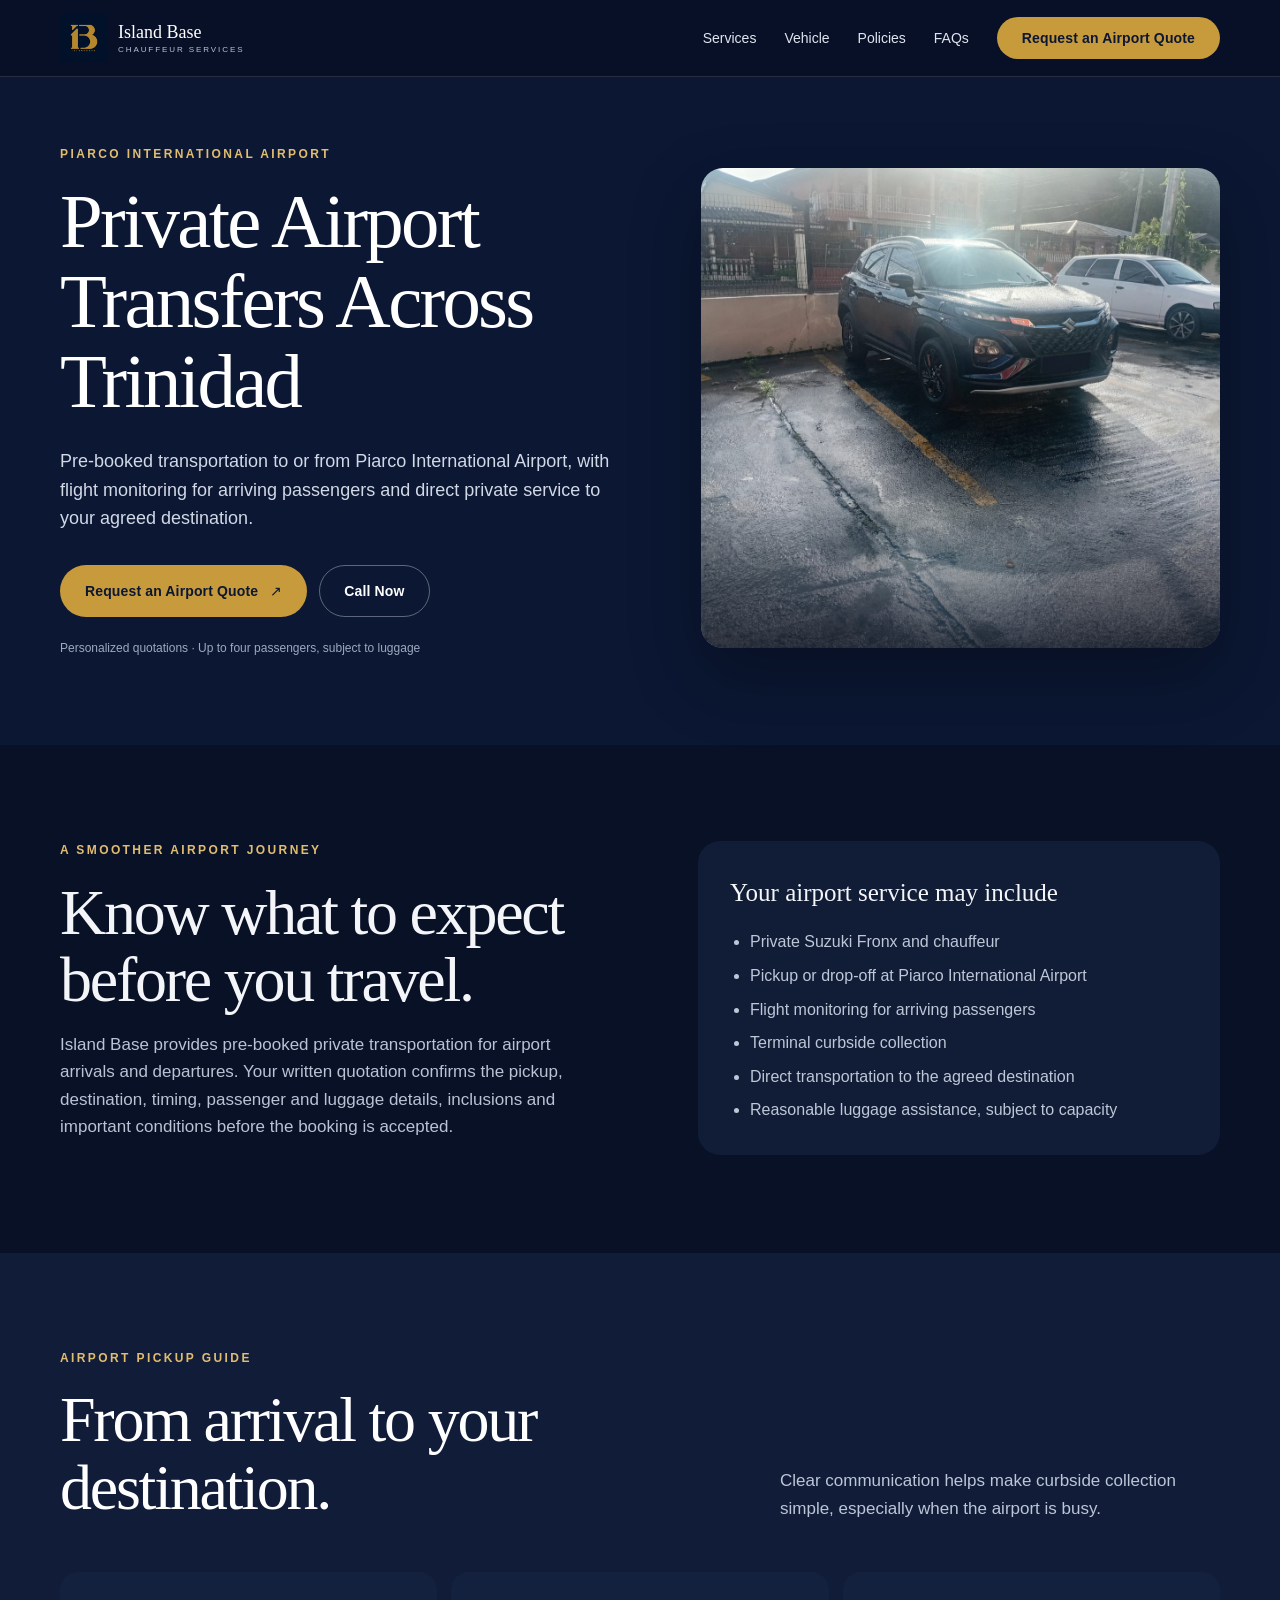
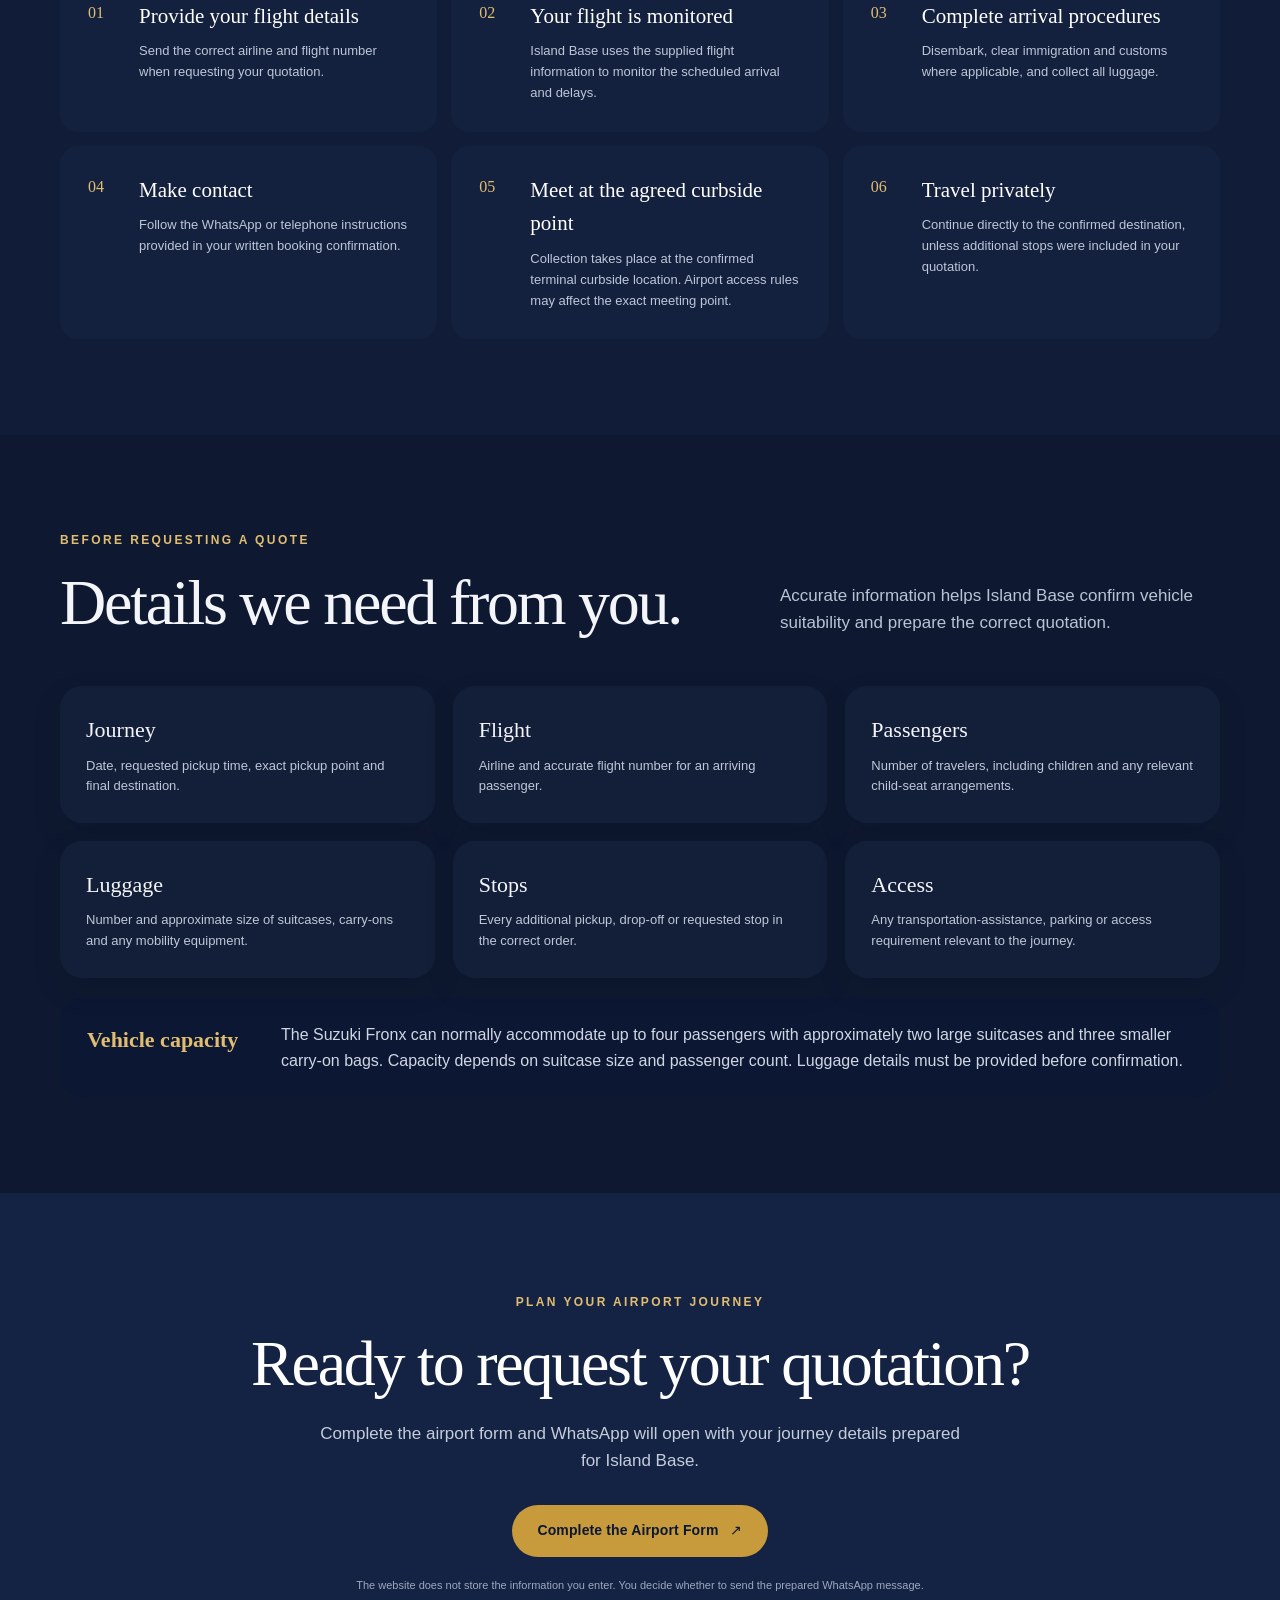
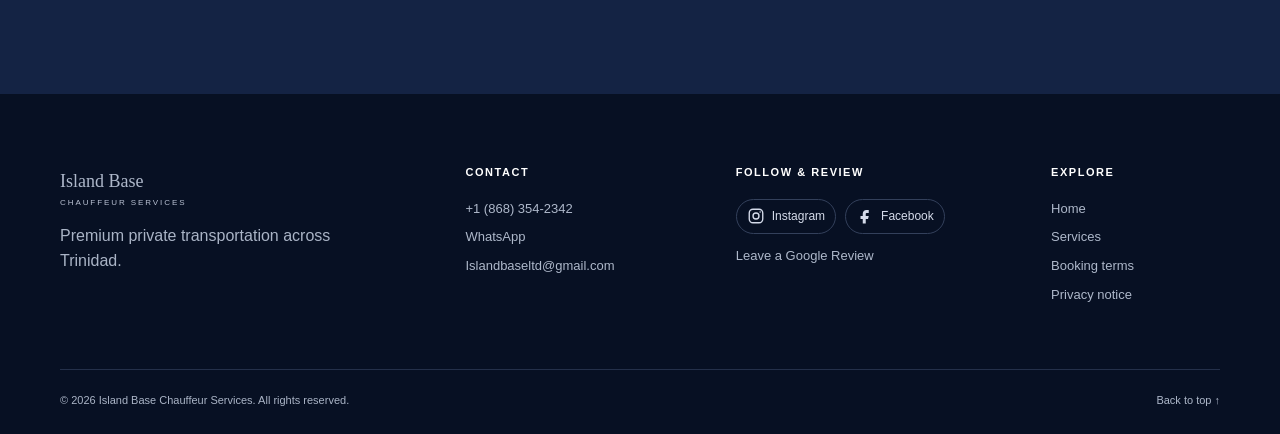
==== commit 9735a430: "Refine dark design with cleaner rounded styling" ====
--- a/airport-transfers.html
+++ b/airport-transfers.html
@@ -21,7 +21,7 @@
   <meta name="twitter:card" content="summary_large_image">
   <link rel="icon" href="assets/favicon-32.png" sizes="32x32" type="image/png">
   <link rel="apple-touch-icon" href="assets/apple-touch-icon.png" sizes="180x180">
-  <link rel="stylesheet" href="styles.css?v=dark-20260812">
+  <link rel="stylesheet" href="styles.css?v=modern-20260812">
   <script type="application/ld+json">
   {
     "@context": "https://schema.org",
--- a/styles.css
+++ b/styles.css
@@ -41,3 +41,26 @@
 .testimonial-card{background:#131f39;color:#f3f5f9}.testimonial-card footer{border-color:#35415a}.testimonial-card footer span{color:#aeb8ca}
 .eyebrow-dark{color:var(--gold-light)}.text-link,.card-link,.service-detail-link{color:var(--gold-light)}
 @media(max-width:600px){.trust-list span{border-color:#2d3953}}
+
+/* Minimal modern refinement */
+:root{--radius:22px;--shadow:0 20px 55px rgba(0,0,0,.22)}
+.section{padding:96px 0}
+.button{border-radius:999px;padding-inline:24px;transition:transform .2s ease,background-color .2s ease,border-color .2s ease,box-shadow .2s ease}
+.button:hover{box-shadow:0 10px 25px rgba(0,0,0,.2)}
+.site-header{background:rgba(8,17,38,.88)}
+.trust-strip{border:0}.trust-list{gap:8px;padding:12px 0}.trust-list span{padding:12px 8px;border:0!important;border-radius:999px;background:rgba(255,255,255,.035)}
+.service-grid{gap:20px}.service-card{border:0;border-radius:var(--radius);box-shadow:0 12px 35px rgba(0,0,0,.15)}.service-card:hover{border:0;box-shadow:0 22px 50px rgba(0,0,0,.26)}
+.service-card details{border:0;border-radius:14px;padding:12px 14px;background:rgba(255,255,255,.04)}.featured-card details{border:0;background:rgba(255,255,255,.055)}
+.quote-line{border-left:0;border-radius:12px;padding:12px 14px;background:rgba(199,154,59,.09)}
+.pricing-note{border:0;border-radius:var(--radius);padding:25px 28px;background:#131f39;box-shadow:0 12px 30px rgba(0,0,0,.14)}
+.hero-photo,.gallery figure,.journey-media,.journey-video-frame{border-radius:var(--radius)}.journey-media{border:0;box-shadow:0 18px 55px rgba(0,0,0,.2)}
+.vehicle-features{gap:10px}.vehicle-features span{border:0;border-radius:999px;background:rgba(255,255,255,.065);padding:9px 14px}
+.testimonial-card{border:0;border-radius:var(--radius);box-shadow:0 15px 38px rgba(0,0,0,.18)}
+.contact-card,.quotation-process{border:0;border-radius:var(--radius);background:#111f3c}.quotation-process{padding:26px}.contact-card{padding:26px}
+.booking-form{border-radius:28px;box-shadow:0 28px 70px rgba(0,0,0,.3)}
+.booking-form input,.booking-form select,.booking-form textarea{border-radius:12px;padding:12px 14px}.booking-form input:focus,.booking-form select:focus,.booking-form textarea:focus{outline:3px solid rgba(199,154,59,.18)}
+.privacy-notice{border:0;border-radius:16px;padding:18px 20px}
+.policy-cards{gap:20px}.policy-card{border:0;border-radius:var(--radius);box-shadow:0 12px 32px rgba(0,0,0,.14)}.policy-summary{border:0;border-radius:var(--radius)}
+.social-links a{border-radius:999px!important}
+.airport-photo,.airport-includes,.airport-detail-grid article,.airport-capacity{border-radius:var(--radius)}.airport-includes{border:0}.airport-steps{gap:14px;padding:0;background:transparent}.airport-steps li{border-radius:18px;background:#14213e}.airport-detail-grid{gap:18px}.airport-detail-grid article{border:0;box-shadow:0 12px 30px rgba(0,0,0,.14)}
+@media(max-width:600px){.section{padding:64px 0}.service-card{padding:28px 23px}.booking-form{border-radius:22px}.trust-list{gap:6px}.trust-list span{border-radius:12px}}
